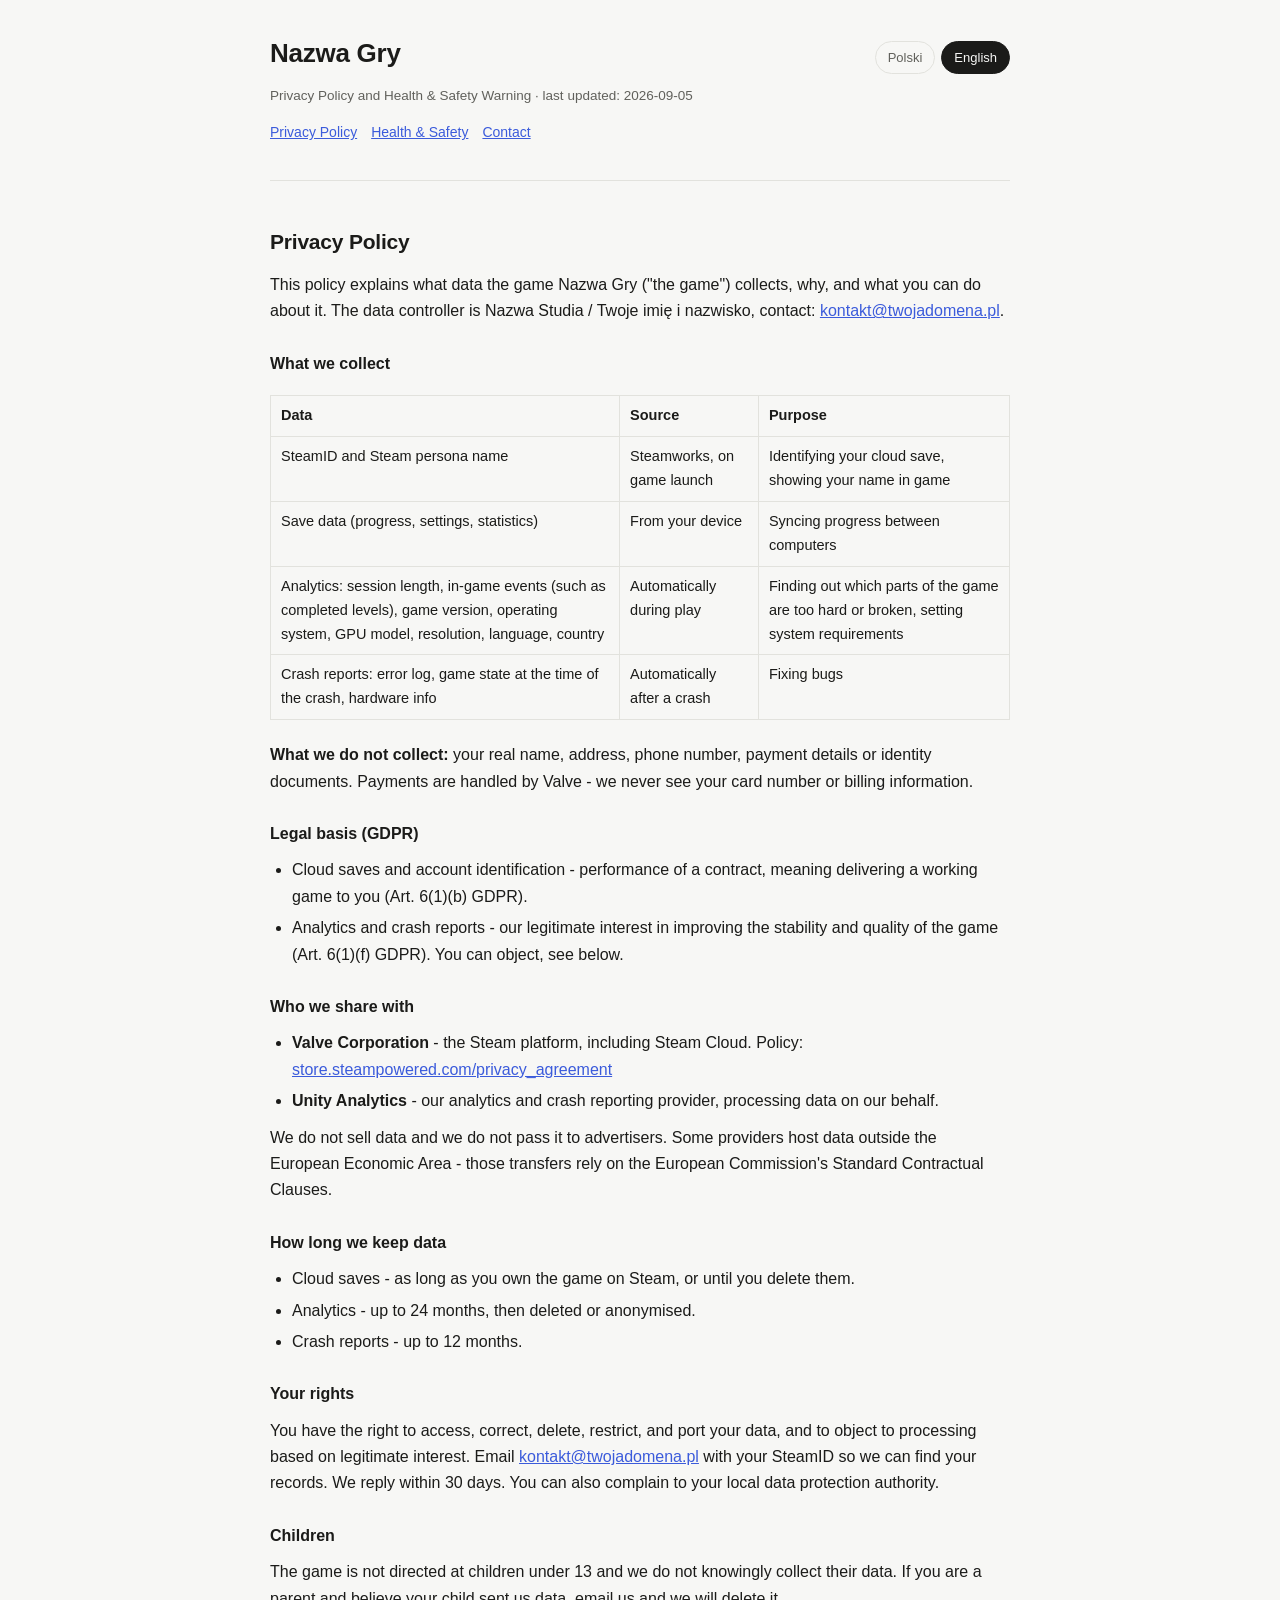
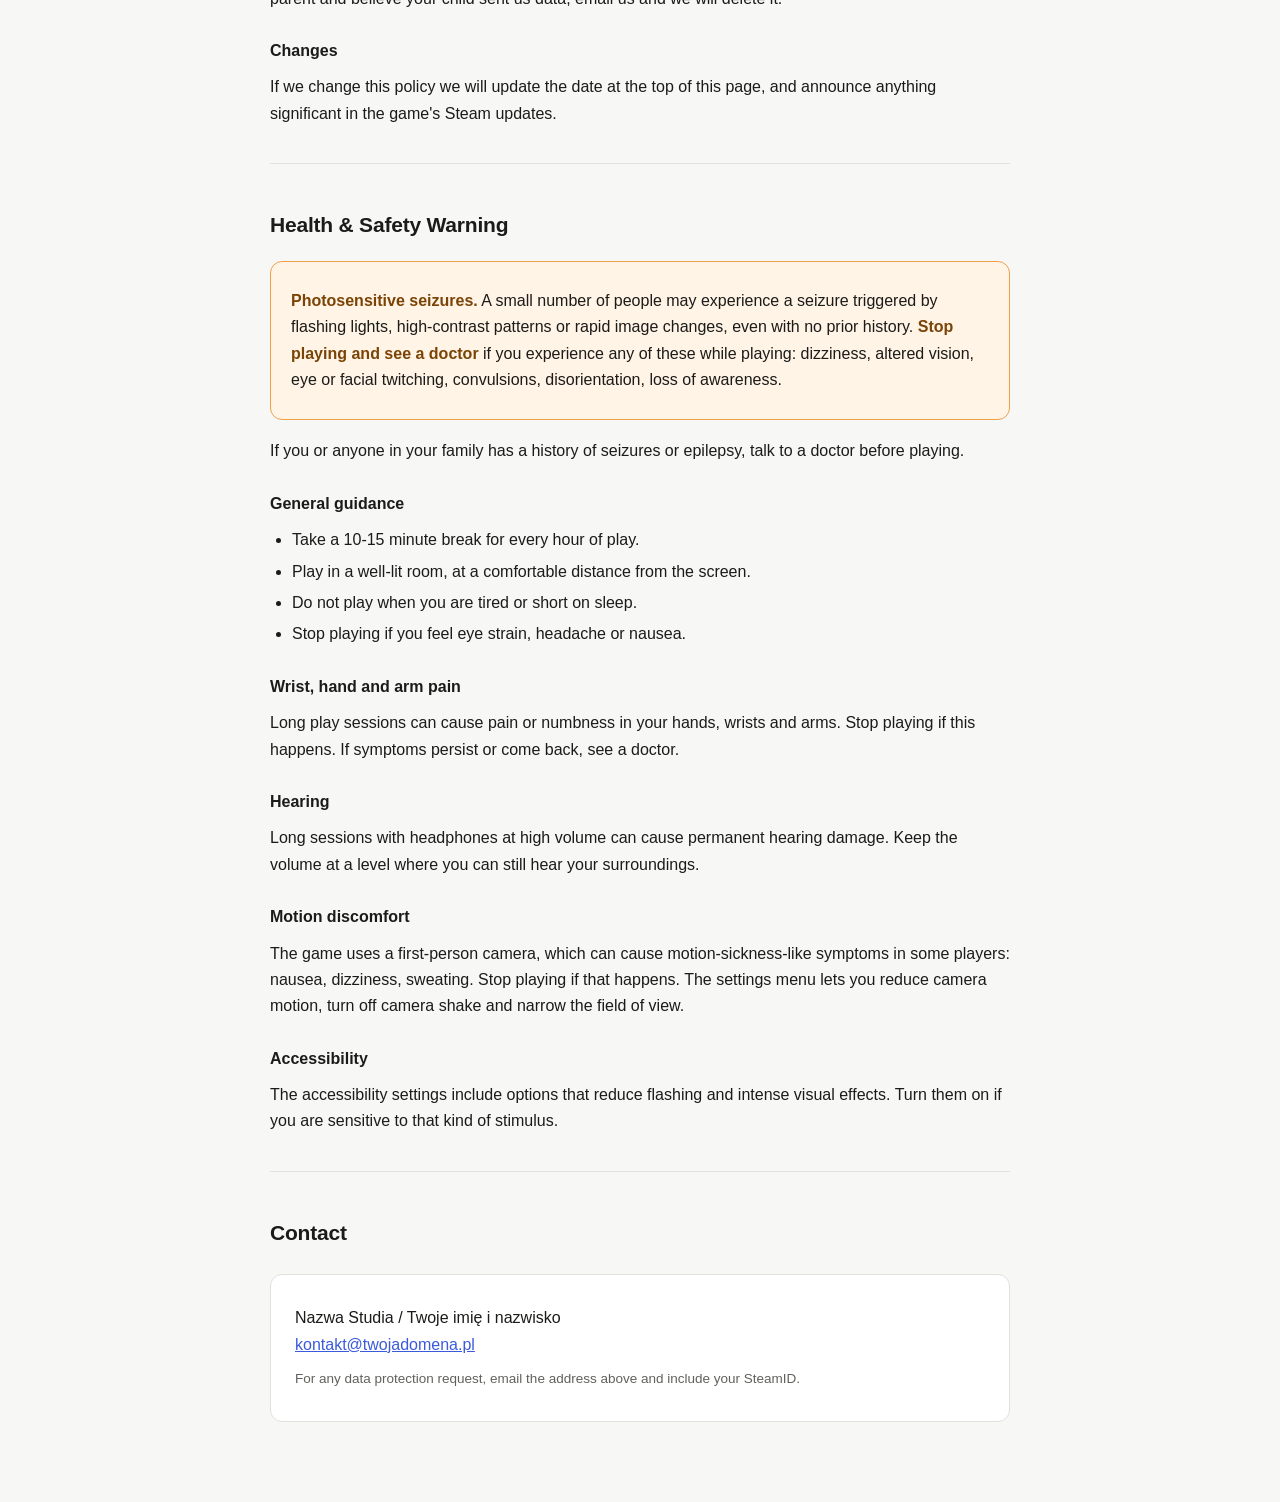
==== index.html @ ec44e113 "Add files via upload" ====
<!doctype html>
<html lang="pl">
<head>
<meta charset="utf-8">
<meta name="viewport" content="width=device-width, initial-scale=1">
<title>Privacy Policy &amp; Health Warning</title>
<style>
:root{
  --bg:#f7f7f5; --card:#fff; --fg:#1b1b19; --muted:#61615c;
  --line:#e2e2dd; --accent:#3b5bdb; --warn-bg:#fff4e6; --warn-line:#f0a04b; --warn-fg:#7a4406;
}
@media (prefers-color-scheme:dark){
  :root{
    --bg:#14140f; --card:#1c1c18; --fg:#eceae2; --muted:#a3a29a;
    --line:#2e2e28; --accent:#8ea3ff; --warn-bg:#2b1f10; --warn-line:#a06a2a; --warn-fg:#f0c48a;
  }
}
*{box-sizing:border-box}
body{
  margin:0; background:var(--bg); color:var(--fg);
  font:16px/1.65 -apple-system,BlinkMacSystemFont,"Segoe UI",Roboto,Helvetica,Arial,sans-serif;
}
.wrap{max-width:780px; margin:0 auto; padding:32px 20px 80px}
header{display:flex; flex-wrap:wrap; gap:16px; align-items:baseline; justify-content:space-between; margin-bottom:8px}
h1{font-size:26px; margin:0; letter-spacing:-.01em}
h2{font-size:21px; margin:44px 0 12px; letter-spacing:-.01em; scroll-margin-top:20px}
h3{font-size:16px; margin:26px 0 6px}
p,li{color:var(--fg)}
p{margin:10px 0}
ul{margin:10px 0; padding-left:22px}
li{margin:5px 0}
a{color:var(--accent)}
small,.muted{color:var(--muted); font-size:13.5px}
.card{background:var(--card); border:1px solid var(--line); border-radius:12px; padding:20px 24px; margin-top:24px}
.warn{background:var(--warn-bg); border:1px solid var(--warn-line); color:var(--warn-fg); border-radius:12px; padding:16px 20px; margin:18px 0}
.warn strong{color:var(--warn-fg)}
.langs{display:flex; gap:6px}
.langs button{
  font:inherit; font-size:13px; padding:5px 12px; cursor:pointer;
  background:transparent; color:var(--muted); border:1px solid var(--line); border-radius:999px;
}
.langs button[aria-pressed="true"]{background:var(--fg); color:var(--bg); border-color:var(--fg)}
nav{display:flex; gap:14px; flex-wrap:wrap; margin:14px 0 4px; font-size:14px}
hr{border:0; border-top:1px solid var(--line); margin:36px 0}
table{border-collapse:collapse; width:100%; font-size:14.5px; margin:12px 0}
th,td{border:1px solid var(--line); padding:8px 10px; text-align:left; vertical-align:top}
th{background:var(--bg); font-weight:600}
.tablewrap{overflow-x:auto}
[data-lang]{display:none}
[data-lang].on{display:block}
span[data-lang]{display:none}
span[data-lang].on{display:inline}
</style>
</head>
<body>
<div class="wrap">

<header>
  <h1 data-var="game">Nazwa gry</h1>
  <div class="langs">
    <button type="button" data-set="pl" aria-pressed="true">Polski</button>
    <button type="button" data-set="en" aria-pressed="false">English</button>
  </div>
</header>

<p class="muted">
  <span data-lang="pl">Polityka prywatności i ostrzeżenie zdrowotne &middot; ostatnia aktualizacja: <span data-var="date"></span></span>
  <span data-lang="en">Privacy Policy and Health &amp; Safety Warning &middot; last updated: <span data-var="date"></span></span>
</p>

<nav>
  <a href="#privacy"><span data-lang="pl">Polityka prywatności</span><span data-lang="en">Privacy Policy</span></a>
  <a href="#health"><span data-lang="pl">Ostrzeżenie zdrowotne</span><span data-lang="en">Health &amp; Safety</span></a>
  <a href="#contact"><span data-lang="pl">Kontakt</span><span data-lang="en">Contact</span></a>
</nav>

<hr>

<!-- ================= PRIVACY ================= -->
<h2 id="privacy">
  <span data-lang="pl">Polityka prywatności</span>
  <span data-lang="en">Privacy Policy</span>
</h2>

<div data-lang="pl">
  <p>Ta polityka opisuje, jakie dane zbiera gra <span data-var="game"></span> ("gra"), po co i co możesz z tym zrobić. Administratorem danych jest <span data-var="dev"></span>, kontakt: <a data-var="mailto" href="#"><span data-var="email"></span></a>.</p>

  <h3>Jakie dane zbieramy</h3>
  <div class="tablewrap">
  <table>
    <tr><th>Dane</th><th>Skąd</th><th>Po co</th></tr>
    <tr>
      <td>SteamID i nazwa gracza (nick ze Steam)</td>
      <td>Steamworks, przy uruchomieniu gry</td>
      <td>Rozpoznanie twojego zapisu w chmurze, wyświetlenie twojej nazwy w grze</td>
    </tr>
    <tr>
      <td>Zapisy gry (postęp, ustawienia, statystyki)</td>
      <td>Z twojego urządzenia</td>
      <td>Synchronizacja postępu między komputerami</td>
    </tr>
    <tr>
      <td>Dane analityczne: długość sesji, zdarzenia w grze (np. ukończone poziomy), wersja gry, system operacyjny, model karty graficznej, rozdzielczość, język, kraj</td>
      <td>Automatycznie w trakcie gry</td>
      <td>Sprawdzenie które fragmenty gry są za trudne albo zabugowane, dobór wymagań sprzętowych</td>
    </tr>
    <tr>
      <td>Raporty o błędach: log błędu, stan gry w momencie awarii, dane sprzętowe</td>
      <td>Automatycznie po awarii gry</td>
      <td>Naprawianie błędów</td>
    </tr>
  </table>
  </div>

  <p><strong>Czego nie zbieramy:</strong> imienia i nazwiska, adresu, numeru telefonu, danych płatności, dokumentów tożsamości. Nie mamy dostępu do twoich danych płatniczych – płatność obsługuje Valve i nie widzimy numeru karty ani danych rozliczeniowych.</p>

  <h3>Podstawa prawna (RODO)</h3>
  <ul>
    <li>Zapisy w chmurze i identyfikacja konta – wykonanie umowy, czyli dostarczenie ci działającej gry (art. 6 ust. 1 lit. b RODO).</li>
    <li>Analityka i raporty o błędach – nasz prawnie uzasadniony interes, czyli poprawianie stabilności i jakości gry (art. 6 ust. 1 lit. f RODO). Możesz zgłosić sprzeciw, patrz niżej.</li>
  </ul>

  <h3>Komu przekazujemy dane</h3>
  <ul>
    <li><strong>Valve Corporation</strong> – platforma Steam, w tym Steam Cloud. Polityka: <a href="https://store.steampowered.com/privacy_agreement/" target="_blank" rel="noopener">store.steampowered.com/privacy_agreement</a></li>
    <li><strong><span data-var="analytics"></span></strong> – dostawca analityki i raportów o błędach, przetwarza dane na nasze zlecenie.</li>
  </ul>
  <p>Nie sprzedajemy danych i nie przekazujemy ich reklamodawcom. Część dostawców ma serwery poza Europejskim Obszarem Gospodarczym – transfer odbywa się na podstawie standardowych klauzul umownych Komisji Europejskiej.</p>

  <h3>Jak długo trzymamy dane</h3>
  <ul>
    <li>Zapisy w chmurze – dopóki masz grę w bibliotece Steam albo dopóki ich nie skasujesz.</li>
    <li>Dane analityczne – do 24 miesięcy, potem są usuwane albo anonimizowane.</li>
    <li>Raporty o błędach – do 12 miesięcy.</li>
  </ul>

  <h3>Twoje prawa</h3>
  <p>Masz prawo do dostępu do swoich danych, ich sprostowania, usunięcia, ograniczenia przetwarzania, przenoszenia oraz do sprzeciwu wobec przetwarzania opartego na uzasadnionym interesie. Napisz na <a data-var="mailto" href="#"><span data-var="email"></span></a> i podaj swój SteamID, żebyśmy mogli znaleźć twoje dane. Odpowiadamy w ciągu 30 dni. Możesz też złożyć skargę do Prezesa Urzędu Ochrony Danych Osobowych (uodo.gov.pl).</p>

  <h3>Dzieci</h3>
  <p>Gra nie jest kierowana do dzieci poniżej 13 roku życia i świadomie nie zbieramy ich danych. Jeśli jesteś rodzicem i uważasz, że twoje dziecko przekazało nam dane, napisz do nas – usuniemy je.</p>

  <h3>Zmiany</h3>
  <p>Jeśli zmienimy tę politykę, zaktualizujemy datę na górze strony. O istotnych zmianach poinformujemy w aktualizacjach gry na Steam.</p>
</div>

<div data-lang="en">
  <p>This policy explains what data the game <span data-var="game"></span> ("the game") collects, why, and what you can do about it. The data controller is <span data-var="dev"></span>, contact: <a data-var="mailto" href="#"><span data-var="email"></span></a>.</p>

  <h3>What we collect</h3>
  <div class="tablewrap">
  <table>
    <tr><th>Data</th><th>Source</th><th>Purpose</th></tr>
    <tr>
      <td>SteamID and Steam persona name</td>
      <td>Steamworks, on game launch</td>
      <td>Identifying your cloud save, showing your name in game</td>
    </tr>
    <tr>
      <td>Save data (progress, settings, statistics)</td>
      <td>From your device</td>
      <td>Syncing progress between computers</td>
    </tr>
    <tr>
      <td>Analytics: session length, in-game events (such as completed levels), game version, operating system, GPU model, resolution, language, country</td>
      <td>Automatically during play</td>
      <td>Finding out which parts of the game are too hard or broken, setting system requirements</td>
    </tr>
    <tr>
      <td>Crash reports: error log, game state at the time of the crash, hardware info</td>
      <td>Automatically after a crash</td>
      <td>Fixing bugs</td>
    </tr>
  </table>
  </div>

  <p><strong>What we do not collect:</strong> your real name, address, phone number, payment details or identity documents. Payments are handled by Valve - we never see your card number or billing information.</p>

  <h3>Legal basis (GDPR)</h3>
  <ul>
    <li>Cloud saves and account identification - performance of a contract, meaning delivering a working game to you (Art. 6(1)(b) GDPR).</li>
    <li>Analytics and crash reports - our legitimate interest in improving the stability and quality of the game (Art. 6(1)(f) GDPR). You can object, see below.</li>
  </ul>

  <h3>Who we share with</h3>
  <ul>
    <li><strong>Valve Corporation</strong> - the Steam platform, including Steam Cloud. Policy: <a href="https://store.steampowered.com/privacy_agreement/" target="_blank" rel="noopener">store.steampowered.com/privacy_agreement</a></li>
    <li><strong><span data-var="analytics"></span></strong> - our analytics and crash reporting provider, processing data on our behalf.</li>
  </ul>
  <p>We do not sell data and we do not pass it to advertisers. Some providers host data outside the European Economic Area - those transfers rely on the European Commission's Standard Contractual Clauses.</p>

  <h3>How long we keep data</h3>
  <ul>
    <li>Cloud saves - as long as you own the game on Steam, or until you delete them.</li>
    <li>Analytics - up to 24 months, then deleted or anonymised.</li>
    <li>Crash reports - up to 12 months.</li>
  </ul>

  <h3>Your rights</h3>
  <p>You have the right to access, correct, delete, restrict, and port your data, and to object to processing based on legitimate interest. Email <a data-var="mailto" href="#"><span data-var="email"></span></a> with your SteamID so we can find your records. We reply within 30 days. You can also complain to your local data protection authority.</p>

  <h3>Children</h3>
  <p>The game is not directed at children under 13 and we do not knowingly collect their data. If you are a parent and believe your child sent us data, email us and we will delete it.</p>

  <h3>Changes</h3>
  <p>If we change this policy we will update the date at the top of this page, and announce anything significant in the game's Steam updates.</p>
</div>

<hr>

<!-- ================= HEALTH ================= -->
<h2 id="health">
  <span data-lang="pl">Ostrzeżenie zdrowotne</span>
  <span data-lang="en">Health &amp; Safety Warning</span>
</h2>

<div data-lang="pl">
  <div class="warn">
    <p><strong>Padaczka fotogenna.</strong> U niewielkiej części osób migające światła, kontrastowe wzory albo szybkie zmiany obrazu mogą wywołać atak padaczki, nawet jeśli nigdy wcześniej nie miały takich objawów. <strong>Przerwij grę i skontaktuj się z lekarzem</strong>, jeśli podczas grania pojawią się: zawroty głowy, zaburzenia widzenia, drganie oka lub mięśni twarzy, drgawki, dezorientacja, utrata świadomości.</p>
  </div>

  <p>Jeśli u ciebie lub w twojej rodzinie występowała padaczka, skonsultuj się z lekarzem zanim zaczniesz grać.</p>

  <h3>Ogólne zasady</h3>
  <ul>
    <li>Rób przerwę około 10–15 minut na każdą godzinę gry.</li>
    <li>Graj w dobrze oświetlonym pomieszczeniu, w wygodnej odległości od ekranu.</li>
    <li>Nie graj, gdy jesteś zmęczony albo niewyspany.</li>
    <li>Przerwij grę, jeśli poczujesz zmęczenie oczu, ból głowy albo mdłości.</li>
  </ul>

  <h3>Ból nadgarstków, dłoni i ramion</h3>
  <p>Długie granie może powodować ból i drętwienie dłoni, nadgarstków i ramion. Jeśli to się pojawi, przerwij granie. Jeśli objawy się utrzymują albo wracają, idź do lekarza.</p>

  <h3>Słuch</h3>
  <p>Długa gra na słuchawkach przy wysokiej głośności może trwale uszkodzić słuch. Ustaw głośność na poziomie, przy którym słyszysz otoczenie.</p>

  <h3>Dyskomfort ruchowy</h3>
  <p>Gra pokazuje ruch z perspektywy pierwszej osoby, co u części osób wywołuje objawy podobne do choroby lokomocyjnej: mdłości, zawroty głowy, poty. Jeśli tak się stanie, przerwij grę. W ustawieniach możesz zmniejszyć ruch kamery, wyłączyć jej potrząsanie i zawęzić pole widzenia.</p>

  <h3>Dostępność</h3>
  <p>W ustawieniach dostępności znajdziesz opcje ograniczające migotanie i intensywne efekty wizualne. Warto je włączyć, jeśli jesteś wrażliwy na takie bodźce.</p>
</div>

<div data-lang="en">
  <div class="warn">
    <p><strong>Photosensitive seizures.</strong> A small number of people may experience a seizure triggered by flashing lights, high-contrast patterns or rapid image changes, even with no prior history. <strong>Stop playing and see a doctor</strong> if you experience any of these while playing: dizziness, altered vision, eye or facial twitching, convulsions, disorientation, loss of awareness.</p>
  </div>

  <p>If you or anyone in your family has a history of seizures or epilepsy, talk to a doctor before playing.</p>

  <h3>General guidance</h3>
  <ul>
    <li>Take a 10-15 minute break for every hour of play.</li>
    <li>Play in a well-lit room, at a comfortable distance from the screen.</li>
    <li>Do not play when you are tired or short on sleep.</li>
    <li>Stop playing if you feel eye strain, headache or nausea.</li>
  </ul>

  <h3>Wrist, hand and arm pain</h3>
  <p>Long play sessions can cause pain or numbness in your hands, wrists and arms. Stop playing if this happens. If symptoms persist or come back, see a doctor.</p>

  <h3>Hearing</h3>
  <p>Long sessions with headphones at high volume can cause permanent hearing damage. Keep the volume at a level where you can still hear your surroundings.</p>

  <h3>Motion discomfort</h3>
  <p>The game uses a first-person camera, which can cause motion-sickness-like symptoms in some players: nausea, dizziness, sweating. Stop playing if that happens. The settings menu lets you reduce camera motion, turn off camera shake and narrow the field of view.</p>

  <h3>Accessibility</h3>
  <p>The accessibility settings include options that reduce flashing and intense visual effects. Turn them on if you are sensitive to that kind of stimulus.</p>
</div>

<hr>

<!-- ================= CONTACT ================= -->
<h2 id="contact">
  <span data-lang="pl">Kontakt</span>
  <span data-lang="en">Contact</span>
</h2>

<div class="card">
  <p>
    <span data-var="dev"></span><br>
    <a data-var="mailto" href="#"><span data-var="email"></span></a>
  </p>
  <p class="muted">
    <span data-lang="pl">W sprawach dotyczących danych osobowych napisz na powyższy adres i podaj swój SteamID.</span>
    <span data-lang="en">For any data protection request, email the address above and include your SteamID.</span>
  </p>
</div>

</div>

<script>
// tu wpisujesz swoje dane i to wszystko, reszta strony sama sie uzupelni
const CONFIG = {
  game: "Nazwa Gry",
  dev: "Nazwa Studia / Twoje imię i nazwisko",
  email: "kontakt@twojadomena.pl",
  analytics: "Unity Analytics",
  date: "2026-09-05"
};

for (const el of document.querySelectorAll("[data-var]")) {
  const key = el.dataset.var;
  if (key === "mailto") el.href = "mailto:" + CONFIG.email;
  else if (CONFIG[key] !== undefined) el.textContent = CONFIG[key];
}

const buttons = document.querySelectorAll(".langs button");

function setLang(lang) {
  document.documentElement.lang = lang;
  for (const el of document.querySelectorAll("[data-lang]")) {
    el.classList.toggle("on", el.dataset.lang === lang);
  }
  for (const b of buttons) {
    b.setAttribute("aria-pressed", String(b.dataset.set === lang));
  }
  try { localStorage.setItem("lang", lang); } catch (e) {}
}

for (const b of buttons) {
  b.addEventListener("click", () => setLang(b.dataset.set));
}

let start = "pl";
try {
  const saved = localStorage.getItem("lang");
  if (saved === "pl" || saved === "en") start = saved;
  else if (!navigator.language.toLowerCase().startsWith("pl")) start = "en";
} catch (e) {
  if (!navigator.language.toLowerCase().startsWith("pl")) start = "en";
}
// ?lang=en w adresie wymusza jezyk, przydatne do linkow ze Steama
const q = new URLSearchParams(location.search).get("lang");
if (q === "pl" || q === "en") start = q;

setLang(start);
</script>
</body>
</html>
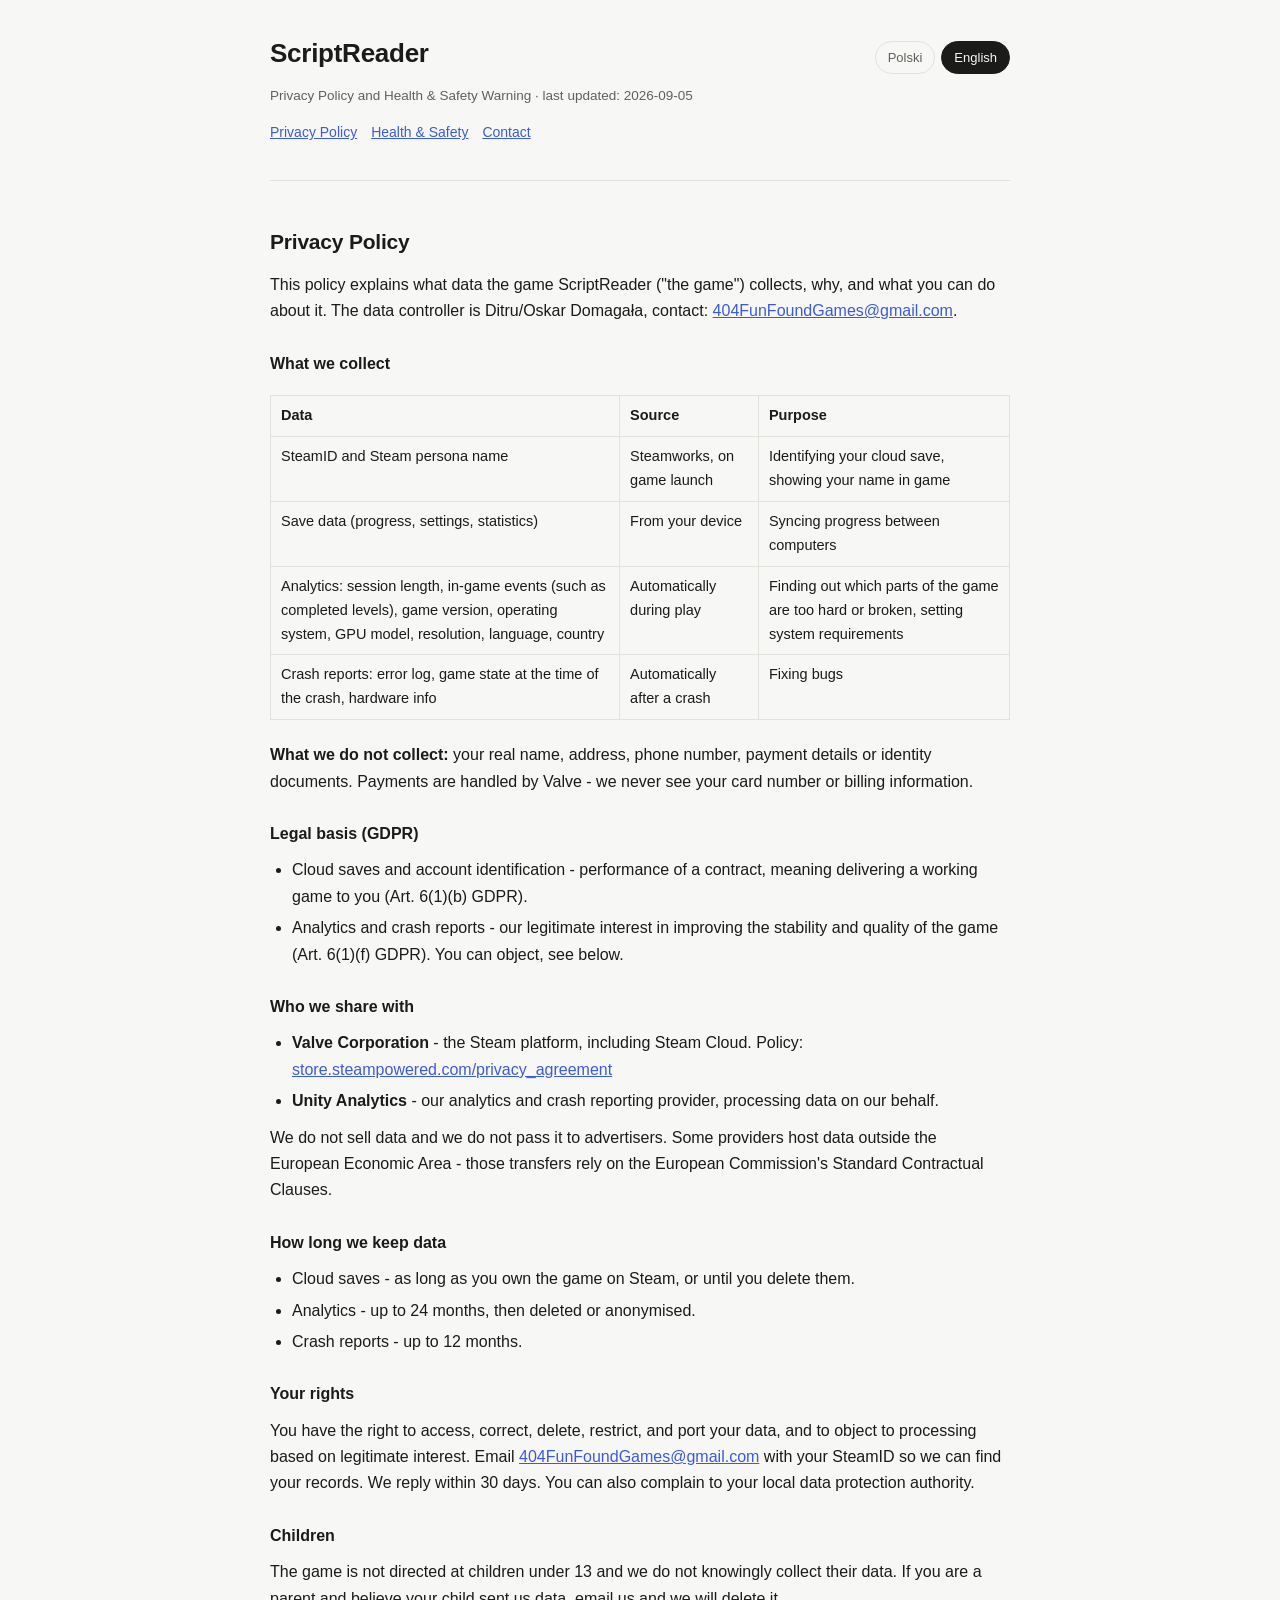
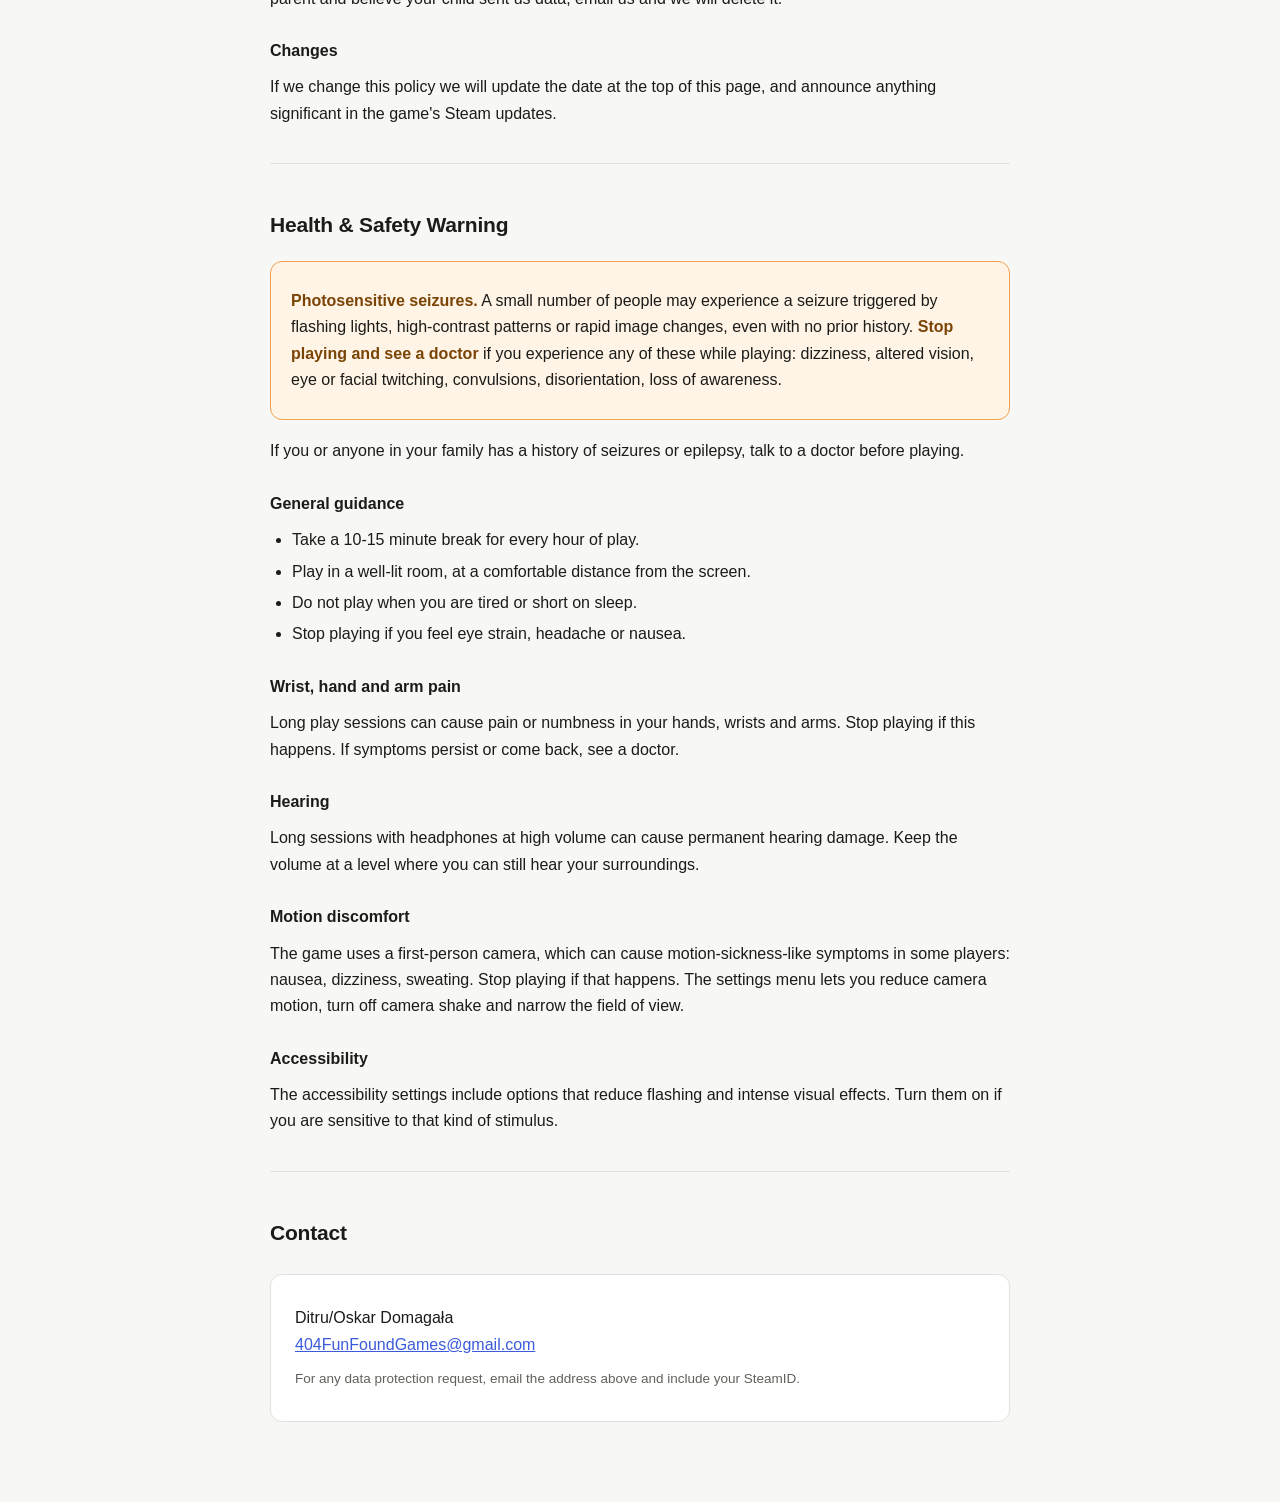
==== commit 8a43d930: "Update index.html" ====
--- a/index.html
+++ b/index.html
@@ -292,11 +292,10 @@
 </div>
 
 <script>
-// tu wpisujesz swoje dane i to wszystko, reszta strony sama sie uzupelni
 const CONFIG = {
-  game: "Nazwa Gry",
-  dev: "Nazwa Studia / Twoje imię i nazwisko",
-  email: "kontakt@twojadomena.pl",
+  game: "ScriptReader",
+  dev: "Ditru/Oskar Domagała",
+  email: "404FunFoundGames@gmail.com",
   analytics: "Unity Analytics",
   date: "2026-09-05"
 };
@@ -332,7 +331,6 @@
 } catch (e) {
   if (!navigator.language.toLowerCase().startsWith("pl")) start = "en";
 }
-// ?lang=en w adresie wymusza jezyk, przydatne do linkow ze Steama
 const q = new URLSearchParams(location.search).get("lang");
 if (q === "pl" || q === "en") start = q;
 
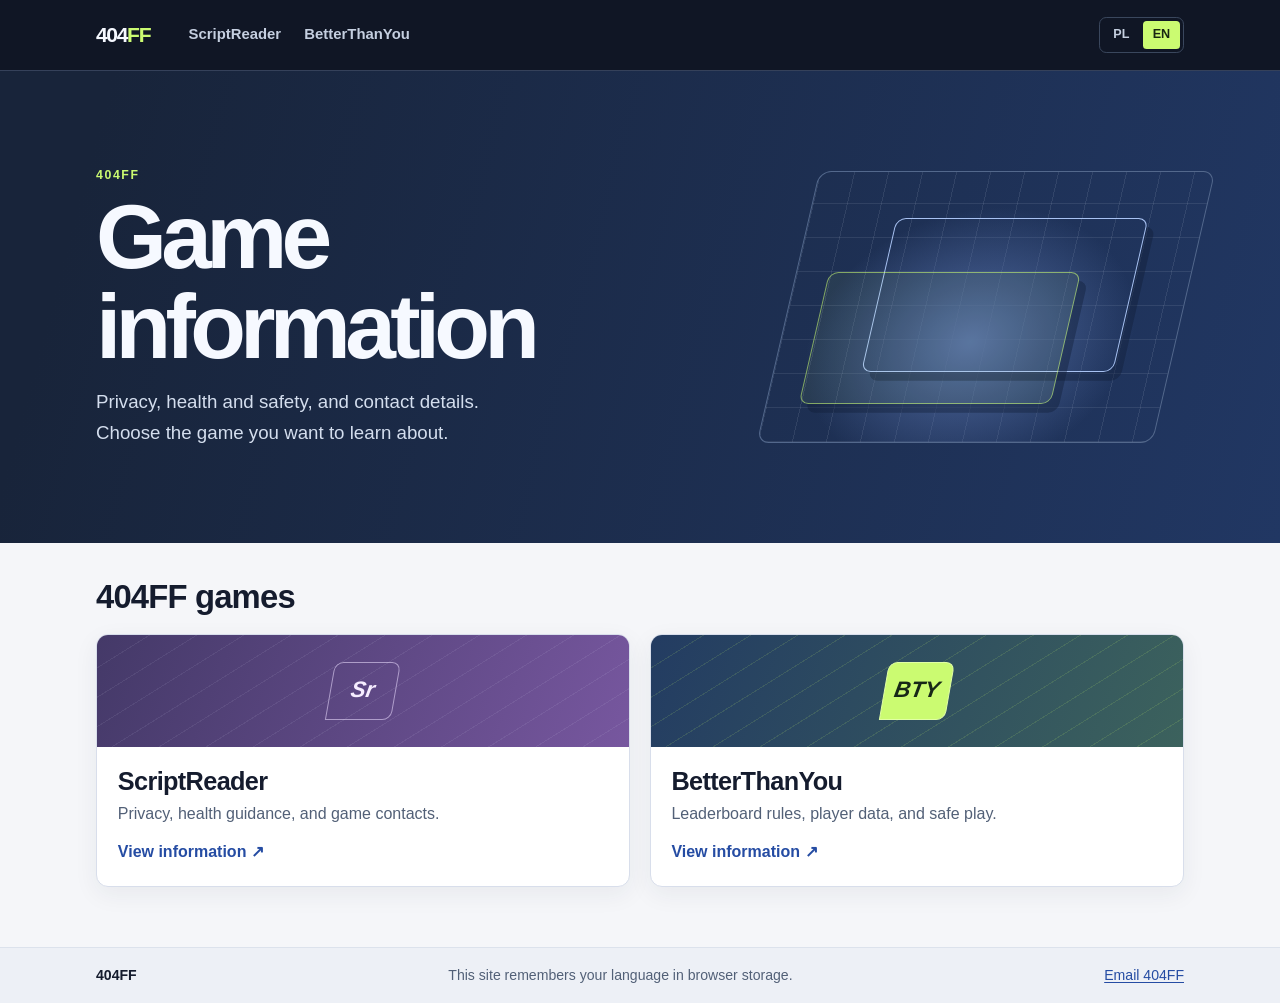
==== commit cba1ce4b: "Add files via upload" ====
--- a/index.html
+++ b/index.html
@@ -1,340 +1,70 @@
 <!doctype html>
-<html lang="pl">
-<head>
-<meta charset="utf-8">
-<meta name="viewport" content="width=device-width, initial-scale=1">
-<title>Privacy Policy &amp; Health Warning</title>
-<style>
-:root{
-  --bg:#f7f7f5; --card:#fff; --fg:#1b1b19; --muted:#61615c;
-  --line:#e2e2dd; --accent:#3b5bdb; --warn-bg:#fff4e6; --warn-line:#f0a04b; --warn-fg:#7a4406;
-}
-@media (prefers-color-scheme:dark){
-  :root{
-    --bg:#14140f; --card:#1c1c18; --fg:#eceae2; --muted:#a3a29a;
-    --line:#2e2e28; --accent:#8ea3ff; --warn-bg:#2b1f10; --warn-line:#a06a2a; --warn-fg:#f0c48a;
-  }
-}
-*{box-sizing:border-box}
-body{
-  margin:0; background:var(--bg); color:var(--fg);
-  font:16px/1.65 -apple-system,BlinkMacSystemFont,"Segoe UI",Roboto,Helvetica,Arial,sans-serif;
-}
-.wrap{max-width:780px; margin:0 auto; padding:32px 20px 80px}
-header{display:flex; flex-wrap:wrap; gap:16px; align-items:baseline; justify-content:space-between; margin-bottom:8px}
-h1{font-size:26px; margin:0; letter-spacing:-.01em}
-h2{font-size:21px; margin:44px 0 12px; letter-spacing:-.01em; scroll-margin-top:20px}
-h3{font-size:16px; margin:26px 0 6px}
-p,li{color:var(--fg)}
-p{margin:10px 0}
-ul{margin:10px 0; padding-left:22px}
-li{margin:5px 0}
-a{color:var(--accent)}
-small,.muted{color:var(--muted); font-size:13.5px}
-.card{background:var(--card); border:1px solid var(--line); border-radius:12px; padding:20px 24px; margin-top:24px}
-.warn{background:var(--warn-bg); border:1px solid var(--warn-line); color:var(--warn-fg); border-radius:12px; padding:16px 20px; margin:18px 0}
-.warn strong{color:var(--warn-fg)}
-.langs{display:flex; gap:6px}
-.langs button{
-  font:inherit; font-size:13px; padding:5px 12px; cursor:pointer;
-  background:transparent; color:var(--muted); border:1px solid var(--line); border-radius:999px;
-}
-.langs button[aria-pressed="true"]{background:var(--fg); color:var(--bg); border-color:var(--fg)}
-nav{display:flex; gap:14px; flex-wrap:wrap; margin:14px 0 4px; font-size:14px}
-hr{border:0; border-top:1px solid var(--line); margin:36px 0}
-table{border-collapse:collapse; width:100%; font-size:14.5px; margin:12px 0}
-th,td{border:1px solid var(--line); padding:8px 10px; text-align:left; vertical-align:top}
-th{background:var(--bg); font-weight:600}
-.tablewrap{overflow-x:auto}
-[data-lang]{display:none}
-[data-lang].on{display:block}
-span[data-lang]{display:none}
-span[data-lang].on{display:inline}
-</style>
-</head>
-<body>
-<div class="wrap">
+    <html lang="pl">
+    <head>
+      <meta charset="utf-8">
+      <meta name="viewport" content="width=device-width, initial-scale=1">
+      <meta name="robots" content="noindex">
+      <meta name="description" content="Informacje o prywatności, zdrowiu i kontakcie dla gier 404FF.">
+      <title>404FF · Informacje o grach</title>
+      <link rel="stylesheet" href="styles.css">
+      <script src="app.js" defer></script>
+    </head>
+    <body data-title-pl="404FF · Informacje o grach" data-title-en="404FF · Game information">
+      <a class="skip-link" href="#main"><span data-lang="pl" lang="pl">Przejdź do treści</span><span data-lang="en" lang="en" hidden>Skip to content</span></a>
+      <header class="site-header">
+        <div class="header-inner">
+          <a class="brand" href="index.html" data-page aria-current="page" aria-label="404FF"><strong>404<span>FF</span></strong></a>
+          <nav class="site-nav" aria-label="Gry 404FF" data-label-pl="Gry 404FF" data-label-en="404FF games">
+            <a href="scriptreader/index.html" data-page>ScriptReader</a>
+            <a href="betterthanyou/index.html" data-page>BetterThanYou</a>
+          </nav>
+          <div class="language-switch" role="group" aria-label="Język strony" data-label-pl="Język strony" data-label-en="Site language" hidden>
+            <button type="button" data-set="pl" aria-pressed="true" lang="pl" aria-label="Polski">PL</button>
+            <button type="button" data-set="en" aria-pressed="false" lang="en" aria-label="English">EN</button>
+          </div>
+        </div>
+      </header>
 
-<header>
-  <h1 data-var="game">Nazwa gry</h1>
-  <div class="langs">
-    <button type="button" data-set="pl" aria-pressed="true">Polski</button>
-    <button type="button" data-set="en" aria-pressed="false">English</button>
-  </div>
-</header>
+<main id="main">
+  <section class="home-hero">
+    <div class="wide home-hero-content">
+      <div>
+        <p class="kicker">404FF</p>
+        <h1><span data-lang="pl" lang="pl">Informacje<br>o grach</span><span data-lang="en" lang="en" hidden>Game<br>information</span></h1>
+        <p><span data-lang="pl" lang="pl">Polityka prywatności, ostrzeżenia zdrowotne i kontakt. Wybierz grę, której szukasz.</span><span data-lang="en" lang="en" hidden>Privacy, health and safety, and contact details. Choose the game you want to learn about.</span></p>
+      </div>
+      <div class="hero-pattern" aria-hidden="true"></div>
+    </div>
+  </section>
+  <section class="wide game-library" aria-labelledby="games">
+    <h2 id="games"><span data-lang="pl" lang="pl">Gry 404FF</span><span data-lang="en" lang="en" hidden>404FF games</span></h2>
+    <div class="game-grid">
+      <a class="game-tile tile-script" href="scriptreader/index.html" data-page>
+        <div class="tile-art" aria-hidden="true"><span>Sr</span></div>
+        <div class="tile-body">
+          <h3>ScriptReader</h3>
+          <p><span data-lang="pl" lang="pl">Prywatność, zalecenia zdrowotne i dane kontaktowe.</span><span data-lang="en" lang="en" hidden>Privacy, health guidance, and game contacts.</span></p>
+          <span class="tile-action"><span data-lang="pl" lang="pl">Otwórz informacje</span><span data-lang="en" lang="en" hidden>View information</span> <span aria-hidden="true">↗</span></span>
+        </div>
+      </a>
+      <a class="game-tile tile-bty" href="betterthanyou/index.html" data-page>
+        <div class="tile-art" aria-hidden="true"><span>BTY</span></div>
+        <div class="tile-body">
+          <h3>BetterThanYou</h3>
+          <p><span data-lang="pl" lang="pl">Zasady rankingu, dane gracza i bezpieczna rozgrywka.</span><span data-lang="en" lang="en" hidden>Leaderboard rules, player data, and safe play.</span></p>
+          <span class="tile-action"><span data-lang="pl" lang="pl">Otwórz informacje</span><span data-lang="en" lang="en" hidden>View information</span> <span aria-hidden="true">↗</span></span>
+        </div>
+      </a>
+    </div>
+  </section>
+</main>
 
-<p class="muted">
-  <span data-lang="pl">Polityka prywatności i ostrzeżenie zdrowotne &middot; ostatnia aktualizacja: <span data-var="date"></span></span>
-  <span data-lang="en">Privacy Policy and Health &amp; Safety Warning &middot; last updated: <span data-var="date"></span></span>
-</p>
-
-<nav>
-  <a href="#privacy"><span data-lang="pl">Polityka prywatności</span><span data-lang="en">Privacy Policy</span></a>
-  <a href="#health"><span data-lang="pl">Ostrzeżenie zdrowotne</span><span data-lang="en">Health &amp; Safety</span></a>
-  <a href="#contact"><span data-lang="pl">Kontakt</span><span data-lang="en">Contact</span></a>
-</nav>
-
-<hr>
-
-<!-- ================= PRIVACY ================= -->
-<h2 id="privacy">
-  <span data-lang="pl">Polityka prywatności</span>
-  <span data-lang="en">Privacy Policy</span>
-</h2>
-
-<div data-lang="pl">
-  <p>Ta polityka opisuje, jakie dane zbiera gra <span data-var="game"></span> ("gra"), po co i co możesz z tym zrobić. Administratorem danych jest <span data-var="dev"></span>, kontakt: <a data-var="mailto" href="#"><span data-var="email"></span></a>.</p>
-
-  <h3>Jakie dane zbieramy</h3>
-  <div class="tablewrap">
-  <table>
-    <tr><th>Dane</th><th>Skąd</th><th>Po co</th></tr>
-    <tr>
-      <td>SteamID i nazwa gracza (nick ze Steam)</td>
-      <td>Steamworks, przy uruchomieniu gry</td>
-      <td>Rozpoznanie twojego zapisu w chmurze, wyświetlenie twojej nazwy w grze</td>
-    </tr>
-    <tr>
-      <td>Zapisy gry (postęp, ustawienia, statystyki)</td>
-      <td>Z twojego urządzenia</td>
-      <td>Synchronizacja postępu między komputerami</td>
-    </tr>
-    <tr>
-      <td>Dane analityczne: długość sesji, zdarzenia w grze (np. ukończone poziomy), wersja gry, system operacyjny, model karty graficznej, rozdzielczość, język, kraj</td>
-      <td>Automatycznie w trakcie gry</td>
-      <td>Sprawdzenie które fragmenty gry są za trudne albo zabugowane, dobór wymagań sprzętowych</td>
-    </tr>
-    <tr>
-      <td>Raporty o błędach: log błędu, stan gry w momencie awarii, dane sprzętowe</td>
-      <td>Automatycznie po awarii gry</td>
-      <td>Naprawianie błędów</td>
-    </tr>
-  </table>
-  </div>
-
-  <p><strong>Czego nie zbieramy:</strong> imienia i nazwiska, adresu, numeru telefonu, danych płatności, dokumentów tożsamości. Nie mamy dostępu do twoich danych płatniczych – płatność obsługuje Valve i nie widzimy numeru karty ani danych rozliczeniowych.</p>
-
-  <h3>Podstawa prawna (RODO)</h3>
-  <ul>
-    <li>Zapisy w chmurze i identyfikacja konta – wykonanie umowy, czyli dostarczenie ci działającej gry (art. 6 ust. 1 lit. b RODO).</li>
-    <li>Analityka i raporty o błędach – nasz prawnie uzasadniony interes, czyli poprawianie stabilności i jakości gry (art. 6 ust. 1 lit. f RODO). Możesz zgłosić sprzeciw, patrz niżej.</li>
-  </ul>
-
-  <h3>Komu przekazujemy dane</h3>
-  <ul>
-    <li><strong>Valve Corporation</strong> – platforma Steam, w tym Steam Cloud. Polityka: <a href="https://store.steampowered.com/privacy_agreement/" target="_blank" rel="noopener">store.steampowered.com/privacy_agreement</a></li>
-    <li><strong><span data-var="analytics"></span></strong> – dostawca analityki i raportów o błędach, przetwarza dane na nasze zlecenie.</li>
-  </ul>
-  <p>Nie sprzedajemy danych i nie przekazujemy ich reklamodawcom. Część dostawców ma serwery poza Europejskim Obszarem Gospodarczym – transfer odbywa się na podstawie standardowych klauzul umownych Komisji Europejskiej.</p>
-
-  <h3>Jak długo trzymamy dane</h3>
-  <ul>
-    <li>Zapisy w chmurze – dopóki masz grę w bibliotece Steam albo dopóki ich nie skasujesz.</li>
-    <li>Dane analityczne – do 24 miesięcy, potem są usuwane albo anonimizowane.</li>
-    <li>Raporty o błędach – do 12 miesięcy.</li>
-  </ul>
-
-  <h3>Twoje prawa</h3>
-  <p>Masz prawo do dostępu do swoich danych, ich sprostowania, usunięcia, ograniczenia przetwarzania, przenoszenia oraz do sprzeciwu wobec przetwarzania opartego na uzasadnionym interesie. Napisz na <a data-var="mailto" href="#"><span data-var="email"></span></a> i podaj swój SteamID, żebyśmy mogli znaleźć twoje dane. Odpowiadamy w ciągu 30 dni. Możesz też złożyć skargę do Prezesa Urzędu Ochrony Danych Osobowych (uodo.gov.pl).</p>
-
-  <h3>Dzieci</h3>
-  <p>Gra nie jest kierowana do dzieci poniżej 13 roku życia i świadomie nie zbieramy ich danych. Jeśli jesteś rodzicem i uważasz, że twoje dziecko przekazało nam dane, napisz do nas – usuniemy je.</p>
-
-  <h3>Zmiany</h3>
-  <p>Jeśli zmienimy tę politykę, zaktualizujemy datę na górze strony. O istotnych zmianach poinformujemy w aktualizacjach gry na Steam.</p>
-</div>
-
-<div data-lang="en">
-  <p>This policy explains what data the game <span data-var="game"></span> ("the game") collects, why, and what you can do about it. The data controller is <span data-var="dev"></span>, contact: <a data-var="mailto" href="#"><span data-var="email"></span></a>.</p>
-
-  <h3>What we collect</h3>
-  <div class="tablewrap">
-  <table>
-    <tr><th>Data</th><th>Source</th><th>Purpose</th></tr>
-    <tr>
-      <td>SteamID and Steam persona name</td>
-      <td>Steamworks, on game launch</td>
-      <td>Identifying your cloud save, showing your name in game</td>
-    </tr>
-    <tr>
-      <td>Save data (progress, settings, statistics)</td>
-      <td>From your device</td>
-      <td>Syncing progress between computers</td>
-    </tr>
-    <tr>
-      <td>Analytics: session length, in-game events (such as completed levels), game version, operating system, GPU model, resolution, language, country</td>
-      <td>Automatically during play</td>
-      <td>Finding out which parts of the game are too hard or broken, setting system requirements</td>
-    </tr>
-    <tr>
-      <td>Crash reports: error log, game state at the time of the crash, hardware info</td>
-      <td>Automatically after a crash</td>
-      <td>Fixing bugs</td>
-    </tr>
-  </table>
-  </div>
-
-  <p><strong>What we do not collect:</strong> your real name, address, phone number, payment details or identity documents. Payments are handled by Valve - we never see your card number or billing information.</p>
-
-  <h3>Legal basis (GDPR)</h3>
-  <ul>
-    <li>Cloud saves and account identification - performance of a contract, meaning delivering a working game to you (Art. 6(1)(b) GDPR).</li>
-    <li>Analytics and crash reports - our legitimate interest in improving the stability and quality of the game (Art. 6(1)(f) GDPR). You can object, see below.</li>
-  </ul>
-
-  <h3>Who we share with</h3>
-  <ul>
-    <li><strong>Valve Corporation</strong> - the Steam platform, including Steam Cloud. Policy: <a href="https://store.steampowered.com/privacy_agreement/" target="_blank" rel="noopener">store.steampowered.com/privacy_agreement</a></li>
-    <li><strong><span data-var="analytics"></span></strong> - our analytics and crash reporting provider, processing data on our behalf.</li>
-  </ul>
-  <p>We do not sell data and we do not pass it to advertisers. Some providers host data outside the European Economic Area - those transfers rely on the European Commission's Standard Contractual Clauses.</p>
-
-  <h3>How long we keep data</h3>
-  <ul>
-    <li>Cloud saves - as long as you own the game on Steam, or until you delete them.</li>
-    <li>Analytics - up to 24 months, then deleted or anonymised.</li>
-    <li>Crash reports - up to 12 months.</li>
-  </ul>
-
-  <h3>Your rights</h3>
-  <p>You have the right to access, correct, delete, restrict, and port your data, and to object to processing based on legitimate interest. Email <a data-var="mailto" href="#"><span data-var="email"></span></a> with your SteamID so we can find your records. We reply within 30 days. You can also complain to your local data protection authority.</p>
-
-  <h3>Children</h3>
-  <p>The game is not directed at children under 13 and we do not knowingly collect their data. If you are a parent and believe your child sent us data, email us and we will delete it.</p>
-
-  <h3>Changes</h3>
-  <p>If we change this policy we will update the date at the top of this page, and announce anything significant in the game's Steam updates.</p>
-</div>
-
-<hr>
-
-<!-- ================= HEALTH ================= -->
-<h2 id="health">
-  <span data-lang="pl">Ostrzeżenie zdrowotne</span>
-  <span data-lang="en">Health &amp; Safety Warning</span>
-</h2>
-
-<div data-lang="pl">
-  <div class="warn">
-    <p><strong>Padaczka fotogenna.</strong> U niewielkiej części osób migające światła, kontrastowe wzory albo szybkie zmiany obrazu mogą wywołać atak padaczki, nawet jeśli nigdy wcześniej nie miały takich objawów. <strong>Przerwij grę i skontaktuj się z lekarzem</strong>, jeśli podczas grania pojawią się: zawroty głowy, zaburzenia widzenia, drganie oka lub mięśni twarzy, drgawki, dezorientacja, utrata świadomości.</p>
-  </div>
-
-  <p>Jeśli u ciebie lub w twojej rodzinie występowała padaczka, skonsultuj się z lekarzem zanim zaczniesz grać.</p>
-
-  <h3>Ogólne zasady</h3>
-  <ul>
-    <li>Rób przerwę około 10–15 minut na każdą godzinę gry.</li>
-    <li>Graj w dobrze oświetlonym pomieszczeniu, w wygodnej odległości od ekranu.</li>
-    <li>Nie graj, gdy jesteś zmęczony albo niewyspany.</li>
-    <li>Przerwij grę, jeśli poczujesz zmęczenie oczu, ból głowy albo mdłości.</li>
-  </ul>
-
-  <h3>Ból nadgarstków, dłoni i ramion</h3>
-  <p>Długie granie może powodować ból i drętwienie dłoni, nadgarstków i ramion. Jeśli to się pojawi, przerwij granie. Jeśli objawy się utrzymują albo wracają, idź do lekarza.</p>
-
-  <h3>Słuch</h3>
-  <p>Długa gra na słuchawkach przy wysokiej głośności może trwale uszkodzić słuch. Ustaw głośność na poziomie, przy którym słyszysz otoczenie.</p>
-
-  <h3>Dyskomfort ruchowy</h3>
-  <p>Gra pokazuje ruch z perspektywy pierwszej osoby, co u części osób wywołuje objawy podobne do choroby lokomocyjnej: mdłości, zawroty głowy, poty. Jeśli tak się stanie, przerwij grę. W ustawieniach możesz zmniejszyć ruch kamery, wyłączyć jej potrząsanie i zawęzić pole widzenia.</p>
-
-  <h3>Dostępność</h3>
-  <p>W ustawieniach dostępności znajdziesz opcje ograniczające migotanie i intensywne efekty wizualne. Warto je włączyć, jeśli jesteś wrażliwy na takie bodźce.</p>
-</div>
-
-<div data-lang="en">
-  <div class="warn">
-    <p><strong>Photosensitive seizures.</strong> A small number of people may experience a seizure triggered by flashing lights, high-contrast patterns or rapid image changes, even with no prior history. <strong>Stop playing and see a doctor</strong> if you experience any of these while playing: dizziness, altered vision, eye or facial twitching, convulsions, disorientation, loss of awareness.</p>
-  </div>
-
-  <p>If you or anyone in your family has a history of seizures or epilepsy, talk to a doctor before playing.</p>
-
-  <h3>General guidance</h3>
-  <ul>
-    <li>Take a 10-15 minute break for every hour of play.</li>
-    <li>Play in a well-lit room, at a comfortable distance from the screen.</li>
-    <li>Do not play when you are tired or short on sleep.</li>
-    <li>Stop playing if you feel eye strain, headache or nausea.</li>
-  </ul>
-
-  <h3>Wrist, hand and arm pain</h3>
-  <p>Long play sessions can cause pain or numbness in your hands, wrists and arms. Stop playing if this happens. If symptoms persist or come back, see a doctor.</p>
-
-  <h3>Hearing</h3>
-  <p>Long sessions with headphones at high volume can cause permanent hearing damage. Keep the volume at a level where you can still hear your surroundings.</p>
-
-  <h3>Motion discomfort</h3>
-  <p>The game uses a first-person camera, which can cause motion-sickness-like symptoms in some players: nausea, dizziness, sweating. Stop playing if that happens. The settings menu lets you reduce camera motion, turn off camera shake and narrow the field of view.</p>
-
-  <h3>Accessibility</h3>
-  <p>The accessibility settings include options that reduce flashing and intense visual effects. Turn them on if you are sensitive to that kind of stimulus.</p>
-</div>
-
-<hr>
-
-<!-- ================= CONTACT ================= -->
-<h2 id="contact">
-  <span data-lang="pl">Kontakt</span>
-  <span data-lang="en">Contact</span>
-</h2>
-
-<div class="card">
-  <p>
-    <span data-var="dev"></span><br>
-    <a data-var="mailto" href="#"><span data-var="email"></span></a>
-  </p>
-  <p class="muted">
-    <span data-lang="pl">W sprawach dotyczących danych osobowych napisz na powyższy adres i podaj swój SteamID.</span>
-    <span data-lang="en">For any data protection request, email the address above and include your SteamID.</span>
-  </p>
-</div>
-
-</div>
-
-<script>
-const CONFIG = {
-  game: "ScriptReader",
-  dev: "Ditru/Oskar Domagała",
-  email: "404FunFoundGames@gmail.com",
-  analytics: "Unity Analytics",
-  date: "2026-09-05"
-};
-
-for (const el of document.querySelectorAll("[data-var]")) {
-  const key = el.dataset.var;
-  if (key === "mailto") el.href = "mailto:" + CONFIG.email;
-  else if (CONFIG[key] !== undefined) el.textContent = CONFIG[key];
-}
-
-const buttons = document.querySelectorAll(".langs button");
-
-function setLang(lang) {
-  document.documentElement.lang = lang;
-  for (const el of document.querySelectorAll("[data-lang]")) {
-    el.classList.toggle("on", el.dataset.lang === lang);
-  }
-  for (const b of buttons) {
-    b.setAttribute("aria-pressed", String(b.dataset.set === lang));
-  }
-  try { localStorage.setItem("lang", lang); } catch (e) {}
-}
-
-for (const b of buttons) {
-  b.addEventListener("click", () => setLang(b.dataset.set));
-}
-
-let start = "pl";
-try {
-  const saved = localStorage.getItem("lang");
-  if (saved === "pl" || saved === "en") start = saved;
-  else if (!navigator.language.toLowerCase().startsWith("pl")) start = "en";
-} catch (e) {
-  if (!navigator.language.toLowerCase().startsWith("pl")) start = "en";
-}
-const q = new URLSearchParams(location.search).get("lang");
-if (q === "pl" || q === "en") start = q;
-
-setLang(start);
-</script>
-</body>
-</html>
+      <footer class="site-footer">
+        <div class="footer-inner">
+          <a class="footer-brand" href="index.html" data-page>404FF</a>
+          <p><span data-lang="pl" lang="pl">Strona zapamiętuje język w pamięci przeglądarki.</span><span data-lang="en" lang="en" hidden>This site remembers your language in browser storage.</span></p>
+          <a href="mailto:404FunFoundGames@gmail.com"><span data-lang="pl" lang="pl">Napisz do 404FF</span><span data-lang="en" lang="en" hidden>Email 404FF</span></a>
+        </div>
+      </footer>
+    </body>
+    </html>
--- a/styles.css
+++ b/styles.css
@@ -0,0 +1,355 @@
+:root {
+  color-scheme: light;
+  --page: #f5f6f9;
+  --card: #fff;
+  --ink: #151c2e;
+  --muted: #526077;
+  --line: #dce2ec;
+  --nav: #101625;
+  --nav-text: #c5cfe0;
+  --link: #254ca3;
+  --accent: #cbfb71;
+  --outline: #3362ce;
+  --warn-bg: #fff3e1;
+  --warn-ink: #653e15;
+  --warn-border: #e7b56d;
+  --measure: 68rem;
+  font: 1rem/1.65 "Segoe UI", Arial, sans-serif;
+}
+* { box-sizing: border-box; }
+[hidden] { display: none !important; }
+body {
+  margin: 0;
+  min-height: 100vh;
+  display: flex;
+  flex-direction: column;
+  background: var(--page);
+  color: var(--ink);
+}
+main { flex: 1; }
+a { color: var(--link); text-underline-offset: .17em; }
+a:hover { text-decoration-thickness: .13em; }
+button { font: inherit; }
+:focus-visible {
+  outline: .18rem solid var(--outline);
+  outline-offset: .2rem;
+}
+p, ul { margin: 0 0 1rem; }
+p:last-child, ul:last-child { margin-bottom: 0; }
+h1, h2, h3 {
+  letter-spacing: -.025em;
+  line-height: 1.12;
+  margin: 0;
+}
+h2 { font-size: clamp(1.6rem, 2.7vw, 2.05rem); }
+h3 { font-size: 1.14rem; }
+.wide, .header-inner, .footer-inner {
+  max-width: var(--measure);
+  width: calc(100% - 3rem);
+  margin-inline: auto;
+}
+.skip-link {
+  position: absolute;
+  z-index: 4;
+  top: .7rem;
+  left: .7rem;
+  transform: translateY(-160%);
+  border-radius: .35rem;
+  padding: .5rem 1rem;
+  background: var(--card);
+}
+.skip-link:focus { transform: none; }
+.site-header {
+  background: var(--nav);
+  color: #f5f8ff;
+  border-bottom: 1px solid #35415a;
+}
+.header-inner {
+  min-height: 4.35rem;
+  display: flex;
+  align-items: center;
+  gap: clamp(.9rem, 3vw, 2.5rem);
+}
+.brand {
+  font-size: 1.32rem;
+  line-height: 1;
+  letter-spacing: -.065em;
+  color: #f5f8ff;
+  text-decoration: none;
+}
+.brand span { color: var(--accent); }
+.site-nav {
+  display: flex;
+  align-self: stretch;
+  gap: clamp(.7rem, 2.5vw, 1.45rem);
+  flex: 1;
+}
+.site-nav a {
+  display: flex;
+  align-items: center;
+  padding: .5rem 0;
+  border-bottom: 2px solid transparent;
+  color: var(--nav-text);
+  font-size: .93rem;
+  font-weight: 650;
+  text-decoration: none;
+}
+.site-nav a:hover, .site-nav a[aria-current="page"] {
+  color: #fff;
+  border-bottom-color: var(--accent);
+}
+.language-switch {
+  display: inline-flex;
+  margin-left: auto;
+  gap: .18rem;
+  padding: .19rem;
+  border: 1px solid #3a475d;
+  border-radius: .45rem;
+}
+.language-switch button {
+  min-width: 2.32rem;
+  padding: .22rem .43rem;
+  border: 0;
+  border-radius: .24rem;
+  background: transparent;
+  color: var(--nav-text);
+  font-size: .79rem;
+  font-weight: 700;
+  cursor: pointer;
+}
+.language-switch button:hover { color: #fff; }
+.language-switch button[aria-pressed="true"] {
+  background: var(--accent);
+  color: #182612;
+}
+.site-header :focus-visible, .home-hero :focus-visible, .legal-hero :focus-visible {
+  outline-color: var(--accent);
+}
+.home-hero, .legal-hero {
+  position: relative;
+  overflow: hidden;
+  background: #1b2942;
+  color: #f6f9ff;
+}
+.home-hero {
+  background: linear-gradient(105deg, #18243a 8%, #213763 100%);
+}
+.home-hero-content {
+  display: grid;
+  grid-template-columns: 1fr minmax(13rem, .6fr);
+  align-items: center;
+  gap: 2rem;
+  padding: clamp(3.15rem, 8vw, 5.9rem) 0;
+}
+.home-hero h1 {
+  margin: .34rem 0 1rem;
+  font-size: clamp(3rem, 7.5vw, 5.7rem);
+  font-weight: 790;
+  letter-spacing: -.063em;
+  line-height: .98;
+}
+.home-hero-content > div:first-child > p:last-child {
+  max-width: 27rem;
+  color: #d4deee;
+  font-size: clamp(1rem, 2vw, 1.17rem);
+}
+.kicker {
+  margin: 0 0 .45rem;
+  color: var(--accent);
+  font-size: .77rem;
+  font-weight: 700;
+  letter-spacing: .13em;
+  text-transform: uppercase;
+}
+.hero-pattern {
+  height: clamp(10rem, 26vw, 17rem);
+  position: relative;
+  transform: skewX(-13deg);
+  border: 1px solid #53688c;
+  border-radius: .75rem;
+  background:
+    radial-gradient(ellipse at 48% 63%, #526ca3 0, transparent 56%),
+    repeating-linear-gradient(90deg, #e9f1ff18 0 1px, transparent 1px 34px),
+    repeating-linear-gradient(0deg, #e9f1ff18 0 1px, transparent 1px 34px);
+}
+.hero-pattern::before, .hero-pattern::after {
+  content: "";
+  position: absolute;
+  border: 1px solid #a8c2f2;
+  border-radius: .6rem;
+  inset: 17% 14% 26% 22%;
+  box-shadow: .55rem .55rem #111c3666;
+}
+.hero-pattern::after {
+  border-color: #cbfb7190;
+  background: #cbfb7110;
+  inset: 37% 28% 14% 8%;
+}
+.game-library { padding-block: 2.2rem 3.75rem; }
+.game-library > h2 { margin-bottom: 1.15rem; }
+.game-grid { display: grid; grid-template-columns: 1fr 1fr; gap: 1.2rem; }
+.game-tile {
+  overflow: hidden;
+  display: flex;
+  flex-direction: column;
+  text-decoration: none;
+  color: var(--ink);
+  border: 1px solid #d8deeb;
+  border-radius: .75rem;
+  background: var(--card);
+  box-shadow: 0 .45rem 1.55rem #1c284610;
+}
+.game-tile:hover { border-color: #7b8fb0; }
+.game-tile:hover .tile-action { text-decoration: underline; }
+.tile-art {
+  display: flex;
+  min-height: 7rem;
+  align-items: center;
+  justify-content: center;
+  padding: 1rem;
+  background:
+    repeating-linear-gradient(-32deg, transparent 0 1.5rem, #e8ebff13 1.5rem 1.56rem),
+    linear-gradient(112deg, #443968 0%, #77579f 100%);
+}
+.tile-bty .tile-art {
+  background:
+    repeating-linear-gradient(-32deg, transparent 0 1.5rem, #c9fc6620 1.5rem 1.56rem),
+    linear-gradient(112deg, #233c62 0%, #3c625d 100%);
+}
+.tile-art > span {
+  display: inline-grid;
+  min-width: 4.1rem;
+  min-height: 3.6rem;
+  place-items: center;
+  border: 1px solid #ebdeff91;
+  border-radius: .55rem .55rem .55rem 0;
+  color: #f6edff;
+  font-weight: 780;
+  font-size: 1.4rem;
+  font-style: italic;
+  transform: skewX(-10deg);
+}
+.tile-bty .tile-art > span {
+  background: var(--accent);
+  border-color: #e1ffa5;
+  color: #172717;
+}
+.tile-body { padding: 1.3rem; }
+.tile-body h3 { margin-bottom: .3rem; font-size: 1.58rem; }
+.tile-body p { color: var(--muted); margin-bottom: .75rem; }
+.tile-action { display: inline-flex; gap: .3rem; color: var(--link); font-weight: 700; }
+.theme-script { background: linear-gradient(107deg, #1b2942, #443660); }
+.theme-bty { background: linear-gradient(107deg, #1b2942, #294d57); }
+.legal-hero-content { padding-block: 1.6rem 2.2rem; }
+.back-link { display: inline-flex; gap: .45rem; margin-bottom: 1.05rem; color: #e5edff; font-size: .92rem; }
+.legal-hero h1 {
+  margin-bottom: .4rem;
+  font-size: clamp(2.5rem, 6.2vw, 4.3rem);
+  letter-spacing: -.06em;
+  overflow-wrap: anywhere;
+}
+.hero-description { color: #d8e4f5; margin-bottom: .55rem; }
+.revision { color: #c4d1ea; font-size: .89rem; }
+.legal-layout {
+  display: grid;
+  grid-template-columns: minmax(0, 13rem) minmax(0, 1fr);
+  gap: clamp(1.2rem, 3vw, 2.2rem);
+  padding-block: 1.6rem 3.6rem;
+}
+.side-nav nav {
+  position: sticky;
+  top: 1.15rem;
+  display: grid;
+  align-content: start;
+  border: 1px solid var(--line);
+  border-radius: .6rem;
+  background: var(--card);
+  padding: .75rem .9rem;
+}
+.side-nav p {
+  margin: 0 0 .4rem;
+  color: var(--muted);
+  font-size: .76rem;
+  font-weight: 700;
+  text-transform: uppercase;
+  letter-spacing: .085em;
+}
+.side-nav a { font-size: .91rem; padding: .24rem 0; }
+.legal-content { min-width: 0; display: grid; align-content: start; gap: 1rem; }
+.draft-note, .legal-section {
+  min-width: 0;
+  border: 1px solid var(--line);
+  border-radius: .65rem;
+  padding: clamp(1rem, 3vw, 1.65rem);
+}
+.draft-note {
+  border-color: #d0daed;
+  background: #edf3fc;
+  color: #253d67;
+}
+.draft-note p { margin-top: .22rem; }
+.legal-section { background: var(--card); scroll-margin: 1rem; }
+.legal-section h2 { margin-bottom: 1rem; }
+.legal-section h3 { margin: 1.1rem 0 .45rem; }
+.legal-section ul { padding-left: 1.2rem; }
+.legal-section li + li { margin-top: .3rem; }
+.legal-section .contact-card h3 { margin-top: 0; }
+.legal-section .contact-card a { overflow-wrap: anywhere; }
+.legal-section .contact-card p { margin-top: .55rem; }
+.warn {
+  padding: .95rem 1.05rem;
+  margin-bottom: 1rem;
+  background: var(--warn-bg);
+  border: 1px solid var(--warn-border);
+  border-left-width: .28rem;
+  border-radius: .45rem;
+  color: var(--warn-ink);
+}
+.tablewrap { overflow-x: auto; margin: .8rem 0 1rem; }
+table { width: 100%; border-collapse: collapse; font-size: .94rem; }
+th, td {
+  vertical-align: top;
+  padding: .62rem .75rem;
+  border: 1px solid var(--line);
+  text-align: left;
+}
+th { background: #edf3fc; }
+.muted { color: var(--muted); font-size: .93rem; }
+.source-links { display: flex; flex-wrap: wrap; gap: .55rem 1rem; font-size: .92rem; }
+.site-footer { border-top: 1px solid var(--line); background: #edf0f6; }
+.footer-inner {
+  display: flex;
+  align-items: baseline;
+  justify-content: space-between;
+  gap: .6rem 1.5rem;
+  flex-wrap: wrap;
+  padding-block: 1rem;
+  color: var(--muted);
+  font-size: .88rem;
+}
+.footer-inner p { margin: 0; }
+.footer-brand { color: var(--ink); font-weight: 780; text-decoration: none; }
+@media (max-width: 48rem) {
+  .wide, .header-inner, .footer-inner { width: calc(100% - 2rem); }
+  .legal-layout { grid-template-columns: minmax(0, 1fr); }
+  .side-nav nav { display: flex; flex-wrap: wrap; align-items: baseline; gap: .45rem 1rem; }
+  .side-nav p { flex-basis: 100%; margin-bottom: 0; }
+}
+@media (max-width: 36rem) {
+  .header-inner { gap: .35rem .85rem; flex-wrap: wrap; padding-top: .5rem; }
+  .site-nav { order: 3; flex-basis: 100%; }
+  .site-nav a { padding-block: .25rem .45rem; }
+  .home-hero-content { display: block; }
+  .hero-pattern { display: none; }
+  .game-grid { grid-template-columns: minmax(0, 1fr); }
+  th, td { padding: .48rem .5rem; }
+}
+@media print {
+  .site-header, .side-nav, .back-link, .site-footer, .skip-link { display: none; }
+  .legal-layout { display: block; }
+  .legal-hero { background: #fff; color: #000; }
+  .legal-hero p { color: #222; }
+  .legal-hero-content { padding-block: 0 1rem; }
+  .legal-section { break-inside: avoid-page; }
+}
+
